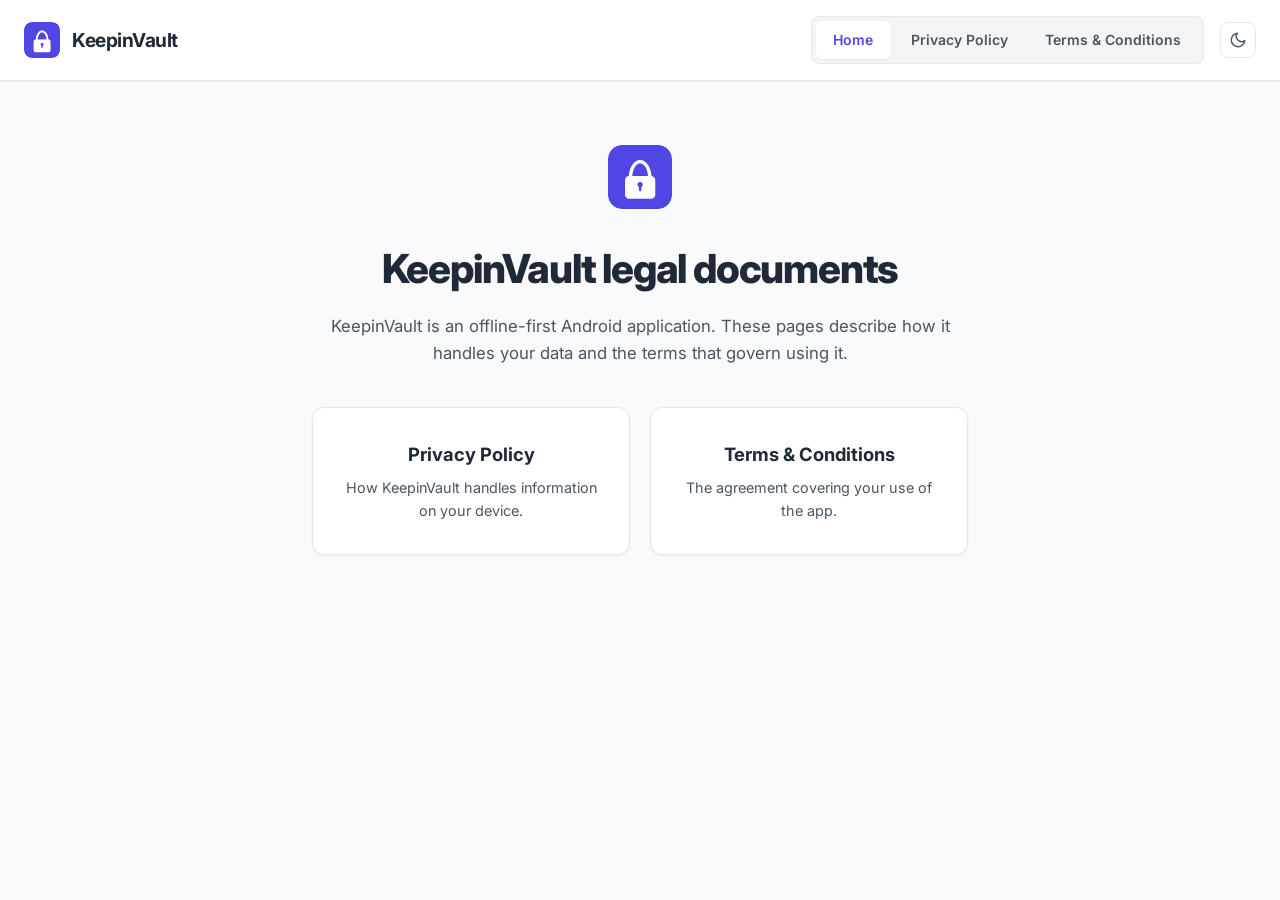
==== index.html @ d99d36d8 "Created legal page" ====
<!DOCTYPE html>
<html lang="en">
<head>
  <meta charset="UTF-8">
  <meta name="viewport" content="width=device-width, initial-scale=1.0">
  <title>KeepinVault — Legal Documents</title>
  <link rel="icon" type="image/png" href="assets/logo.png">
  <link rel="preconnect" href="https://fonts.googleapis.com">
  <link rel="preconnect" href="https://fonts.gstatic.com" crossorigin>
  <link href="https://fonts.googleapis.com/css2?family=Inter:wght@300;400;500;600;700;800&display=swap" rel="stylesheet">
  <link rel="stylesheet" href="assets/style.css">
</head>
<body>

  <header class="app-header">
    <a class="brand-section" href="index.html">
      <img class="brand-icon" src="assets/logo.png" alt="KeepinVault logo">
      <span class="brand-title">KeepinVault</span>
    </a>
    <div class="header-actions">
      <nav class="page-nav no-print">
        <a href="index.html">Home</a>
        <a href="privacy-policy.html">Privacy Policy</a>
        <a href="terms-and-conditions.html">Terms &amp; Conditions</a>
      </nav>
      <button class="theme-toggle-btn no-print" onclick="toggleTheme()" title="Toggle dark mode">
        <svg id="theme-icon-sun" xmlns="http://www.w3.org/2000/svg" width="18" height="18" viewBox="0 0 24 24" fill="none" stroke="currentColor" stroke-width="2" stroke-linecap="round" stroke-linejoin="round" style="display:none;"><circle cx="12" cy="12" r="5"></circle><line x1="12" y1="1" x2="12" y2="3"></line><line x1="12" y1="21" x2="12" y2="23"></line><line x1="4.22" y1="4.22" x2="5.64" y2="5.64"></line><line x1="18.36" y1="18.36" x2="19.78" y2="19.78"></line><line x1="1" y1="12" x2="3" y2="12"></line><line x1="21" y1="12" x2="23" y2="12"></line><line x1="4.22" y1="19.78" x2="5.64" y2="18.36"></line><line x1="18.36" y1="5.64" x2="19.78" y2="4.22"></line></svg>
        <svg id="theme-icon-moon" xmlns="http://www.w3.org/2000/svg" width="18" height="18" viewBox="0 0 24 24" fill="none" stroke="currentColor" stroke-width="2" stroke-linecap="round" stroke-linejoin="round"><path d="M21 12.79A9 9 0 1 1 11.21 3 7 7 0 0 0 21 12.79z"></path></svg>
      </button>
    </div>
  </header>

  <div class="main-container">
    <main class="content-area" style="padding: 0;">
      <div class="landing-wrap">
        <img src="assets/logo.png" alt="KeepinVault logo" style="width:64px;height:64px;border-radius:14px;margin-bottom:1.25rem;">
        <h1>KeepinVault legal documents</h1>
        <p class="lead">KeepinVault is an offline-first Android application. These pages describe how it handles your data and the terms that govern using it.</p>
        <div class="landing-cards">
          <a class="landing-card" href="privacy-policy.html">
            <h3>Privacy Policy</h3>
            <p>How KeepinVault handles information on your device.</p>
          </a>
          <a class="landing-card" href="terms-and-conditions.html">
            <h3>Terms &amp; Conditions</h3>
            <p>The agreement covering your use of the app.</p>
          </a>
        </div>
      </div>
    </main>
  </div>

  <script src="assets/script.js"></script>
</body>
</html>
---- assets/style.css ----
:root {
  --primary-color: #4f46e5;
  --primary-hover: #4338ca;
  --primary-light: #e0e7ff;

  --text-main: #1f2937;
  --text-muted: #4b5563;
  --text-light: #9ca3af;

  --bg-canvas: #f9fafb;
  --bg-card: #ffffff;
  --bg-sidebar: #f3f4f6;
  --border-color: #e5e7eb;
  --badge-bg: #f3f4f6;

  --shadow-sm: 0 1px 2px 0 rgba(0, 0, 0, 0.05);
  --shadow-md: 0 4px 6px -1px rgba(0, 0, 0, 0.1), 0 2px 4px -1px rgba(0, 0, 0, 0.06);
  --shadow-lg: 0 10px 15px -3px rgba(0, 0, 0, 0.1), 0 4px 6px -2px rgba(0, 0, 0, 0.05);

  --font-ui: 'Inter', -apple-system, BlinkMacSystemFont, "Segoe UI", Roboto, Helvetica, Arial, sans-serif;
  --font-body: 'Inter', Georgia, serif;

  --transition-speed: 0.25s;
  --sidebar-width: 280px;
}

[data-theme="dark"] {
  --primary-color: #6366f1;
  --primary-hover: #4f46e5;
  --primary-light: #312e81;

  --text-main: #f3f4f6;
  --text-muted: #d1d5db;
  --text-light: #6b7280;

  --bg-canvas: #0b0f19;
  --bg-card: #111827;
  --bg-sidebar: #1f2937;
  --border-color: #374151;
  --badge-bg: #374151;
}

* {
  box-sizing: border-box;
  margin: 0;
  padding: 0;
  scroll-behavior: smooth;
}

body {
  font-family: var(--font-ui);
  background-color: var(--bg-canvas);
  color: var(--text-main);
  line-height: 1.6;
  font-size: 16px;
  -webkit-font-smoothing: antialiased;
  -moz-osx-font-smoothing: grayscale;
  overflow-x: hidden;
  display: flex;
  flex-direction: column;
  height: 100vh;
}

a { color: var(--primary-color); }

/* Header */
.app-header {
  background-color: var(--bg-card);
  border-bottom: 1px solid var(--border-color);
  padding: 1rem 1.5rem;
  display: flex;
  justify-content: space-between;
  align-items: center;
  position: sticky;
  top: 0;
  z-index: 100;
  box-shadow: var(--shadow-sm);
}

.brand-section {
  display: flex;
  align-items: center;
  gap: 0.75rem;
  text-decoration: none;
  color: inherit;
}

.brand-icon {
  width: 36px;
  height: 36px;
  border-radius: 8px;
  display: block;
}

.brand-title {
  font-size: 1.2rem;
  font-weight: 700;
  letter-spacing: -0.025em;
  color: var(--text-main);
}

.header-actions {
  display: flex;
  align-items: center;
  gap: 1rem;
}

/* Page nav (Home / Privacy / Terms links) */
.page-nav {
  display: flex;
  background-color: var(--badge-bg);
  padding: 0.25rem;
  border-radius: 8px;
  border: 1px solid var(--border-color);
  gap: 0.15rem;
}

.page-nav a {
  font-family: var(--font-ui);
  font-size: 0.875rem;
  font-weight: 600;
  color: var(--text-muted);
  text-decoration: none;
  padding: 0.5rem 1.1rem;
  border-radius: 6px;
  transition: all var(--transition-speed) ease;
}

.page-nav a:hover {
  color: var(--text-main);
}

.page-nav a.active {
  background-color: var(--bg-card);
  color: var(--primary-color);
  box-shadow: var(--shadow-sm);
}

/* Theme toggle */
.theme-toggle-btn {
  background: none;
  border: 1px solid var(--border-color);
  width: 36px;
  height: 36px;
  border-radius: 8px;
  cursor: pointer;
  display: flex;
  align-items: center;
  justify-content: center;
  color: var(--text-muted);
  transition: all var(--transition-speed) ease;
}

.theme-toggle-btn:hover {
  background-color: var(--badge-bg);
  color: var(--text-main);
}

/* Layout */
.main-container {
  display: flex;
  flex: 1;
  overflow: hidden;
  position: relative;
}

.sidebar {
  width: var(--sidebar-width);
  background-color: var(--bg-sidebar);
  border-right: 1px solid var(--border-color);
  overflow-y: auto;
  padding: 1.5rem;
  display: flex;
  flex-direction: column;
  gap: 1.5rem;
}

.sidebar h4 {
  font-size: 0.75rem;
  text-transform: uppercase;
  letter-spacing: 0.05em;
  color: var(--text-light);
  margin-bottom: 0.5rem;
  font-weight: 700;
}

.toc-list {
  list-style: none;
  display: flex;
  flex-direction: column;
  gap: 0.25rem;
}

.toc-item a {
  display: block;
  color: var(--text-muted);
  text-decoration: none;
  font-size: 0.85rem;
  padding: 0.45rem 0.75rem;
  border-radius: 6px;
  transition: all var(--transition-speed) ease;
  white-space: nowrap;
  overflow: hidden;
  text-overflow: ellipsis;
  border-left: 2px solid transparent;
}

.toc-item a:hover {
  background-color: var(--border-color);
  color: var(--text-main);
}

.toc-item.active a {
  background-color: var(--primary-light);
  color: var(--primary-color);
  font-weight: 600;
  border-left-color: var(--primary-color);
}

.content-area {
  flex: 1;
  overflow-y: auto;
  padding: 2.5rem 3rem;
  background-color: var(--bg-canvas);
}

.content-wrapper {
  max-width: 800px;
  margin: 0 auto;
}

@keyframes fadeIn {
  from { opacity: 0; transform: translateY(8px); }
  to { opacity: 1; transform: translateY(0); }
}

.doc-content {
  animation: fadeIn 0.3s ease-out;
}

/* Typography */
.doc-header {
  margin-bottom: 2.5rem;
  border-bottom: 2px solid var(--border-color);
  padding-bottom: 1.5rem;
}

.doc-title {
  font-size: 2.25rem;
  font-weight: 800;
  letter-spacing: -0.03em;
  color: var(--text-main);
  margin-bottom: 0.5rem;
  line-height: 1.2;
}

.meta-info {
  font-size: 0.875rem;
  color: var(--text-muted);
  display: flex;
  flex-wrap: wrap;
  gap: 1rem;
}

.legal-section {
  background-color: var(--bg-card);
  border: 1px solid var(--border-color);
  border-radius: 12px;
  padding: 2rem;
  margin-bottom: 2rem;
  box-shadow: var(--shadow-sm);
  transition: box-shadow var(--transition-speed) ease;
  scroll-margin-top: 20px;
}

.legal-section:hover {
  box-shadow: var(--shadow-md);
}

.legal-section h3 {
  font-size: 1.35rem;
  font-weight: 700;
  color: var(--text-main);
  margin-bottom: 1rem;
  letter-spacing: -0.01em;
}

.legal-section h4 {
  font-size: 1rem;
  font-weight: 700;
  color: var(--primary-color);
  margin: 1.5rem 0 0.5rem;
}

.legal-section h4:first-of-type {
  margin-top: 0.5rem;
}

.legal-section p {
  font-family: var(--font-body);
  color: var(--text-muted);
  font-size: 0.975rem;
  line-height: 1.7;
  margin-bottom: 1rem;
}

.legal-section p:last-child {
  margin-bottom: 0;
}

.legal-section ul, .legal-section ol {
  margin-left: 1.5rem;
  margin-bottom: 1rem;
  color: var(--text-muted);
  font-family: var(--font-body);
  font-size: 0.95rem;
}

.legal-section li {
  margin-bottom: 0.5rem;
  line-height: 1.6;
}

/* Mobile TOC */
.mobile-toc-container {
  display: none;
  background-color: var(--bg-card);
  border-bottom: 1px solid var(--border-color);
  padding: 0.75rem 1.25rem;
  position: sticky;
  top: 73px;
  z-index: 99;
  box-shadow: var(--shadow-sm);
}

.mobile-toc-btn {
  width: 100%;
  display: flex;
  justify-content: space-between;
  align-items: center;
  background-color: var(--bg-sidebar);
  border: 1px solid var(--border-color);
  padding: 0.5rem 1rem;
  border-radius: 8px;
  font-family: var(--font-ui);
  font-size: 0.875rem;
  font-weight: 600;
  color: var(--text-main);
  cursor: pointer;
}

.mobile-toc-dropdown {
  display: none;
  position: absolute;
  top: 100%;
  left: 1.25rem;
  right: 1.25rem;
  background-color: var(--bg-card);
  border: 1px solid var(--border-color);
  border-radius: 8px;
  margin-top: 0.25rem;
  box-shadow: var(--shadow-lg);
  max-height: 250px;
  overflow-y: auto;
  z-index: 101;
}

.mobile-toc-dropdown.show {
  display: block;
}

.mobile-toc-option {
  padding: 0.75rem 1rem;
  font-size: 0.875rem;
  color: var(--text-muted);
  text-decoration: none;
  display: block;
  border-bottom: 1px solid var(--border-color);
}

.mobile-toc-option:last-child {
  border-bottom: none;
}

.mobile-toc-option.active {
  color: var(--primary-color);
  font-weight: 600;
  background-color: var(--primary-light);
}

/* Landing page (index.html) */
.landing-wrap {
  max-width: 720px;
  margin: 0 auto;
  padding: 4rem 2rem;
  text-align: center;
}

.landing-wrap h1 {
  font-size: 2.5rem;
  font-weight: 800;
  letter-spacing: -0.03em;
  margin-bottom: 0.75rem;
}

.landing-wrap p.lead {
  color: var(--text-muted);
  font-size: 1.05rem;
  margin-bottom: 2.5rem;
}

.landing-cards {
  display: grid;
  grid-template-columns: 1fr 1fr;
  gap: 1.25rem;
}

.landing-card {
  background-color: var(--bg-card);
  border: 1px solid var(--border-color);
  border-radius: 12px;
  padding: 2rem 1.5rem;
  text-decoration: none;
  color: var(--text-main);
  box-shadow: var(--shadow-sm);
  transition: box-shadow var(--transition-speed) ease, transform var(--transition-speed) ease;
}

.landing-card:hover {
  box-shadow: var(--shadow-md);
  transform: translateY(-2px);
}

.landing-card h3 {
  font-size: 1.15rem;
  margin-bottom: 0.4rem;
}

.landing-card p {
  color: var(--text-muted);
  font-size: 0.9rem;
}

/* Responsive */
@media (max-width: 992px) {
  :root { --sidebar-width: 240px; }
  .content-area { padding: 2rem 2rem; }
}

@media (max-width: 768px) {
  body { height: auto; overflow-y: auto; }
  .app-header { flex-direction: column; gap: 1rem; padding: 1rem; align-items: stretch; }
  .header-actions { justify-content: space-between; }
  .main-container { flex-direction: column; height: auto; overflow: visible; }
  .sidebar { display: none; }
  .mobile-toc-container { display: block; }
  .content-area { padding: 1.5rem 1rem; overflow-y: visible; }
  .doc-title { font-size: 1.75rem; }
  .legal-section { padding: 1.25rem; border-radius: 8px; }
  .landing-cards { grid-template-columns: 1fr; }
  .landing-wrap { padding: 2.5rem 1.25rem; }
}

/* Print */
@media print {
  body { background-color: white; color: black; font-size: 12pt; display: block; height: auto; }
  .app-header, .sidebar, .mobile-toc-container, .theme-toggle-btn, .page-nav, .no-print { display: none !important; }
  .main-container { display: block; }
  .content-area { padding: 0; overflow: visible; }
  .legal-section { border: none; box-shadow: none; padding: 0; margin-bottom: 2.5rem; page-break-inside: avoid; }
  h3 { page-break-after: avoid; }
}
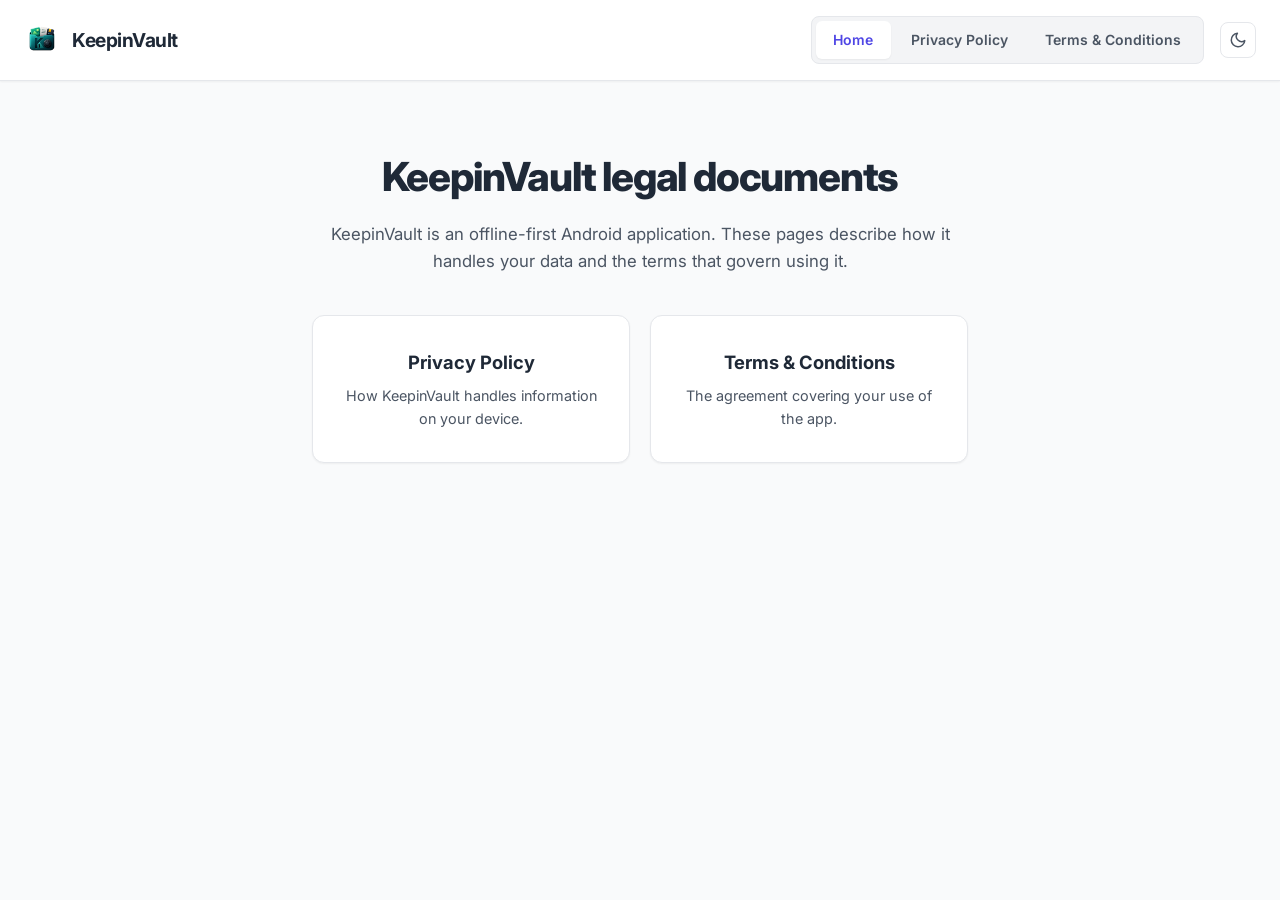
==== commit 33156a13: "Improved ui" ====
--- a/index.html
+++ b/index.html
@@ -33,7 +33,6 @@
   <div class="main-container">
     <main class="content-area" style="padding: 0;">
       <div class="landing-wrap">
-        <img src="assets/logo.png" alt="KeepinVault logo" style="width:64px;height:64px;border-radius:14px;margin-bottom:1.25rem;">
         <h1>KeepinVault legal documents</h1>
         <p class="lead">KeepinVault is an offline-first Android application. These pages describe how it handles your data and the terms that govern using it.</p>
         <div class="landing-cards">
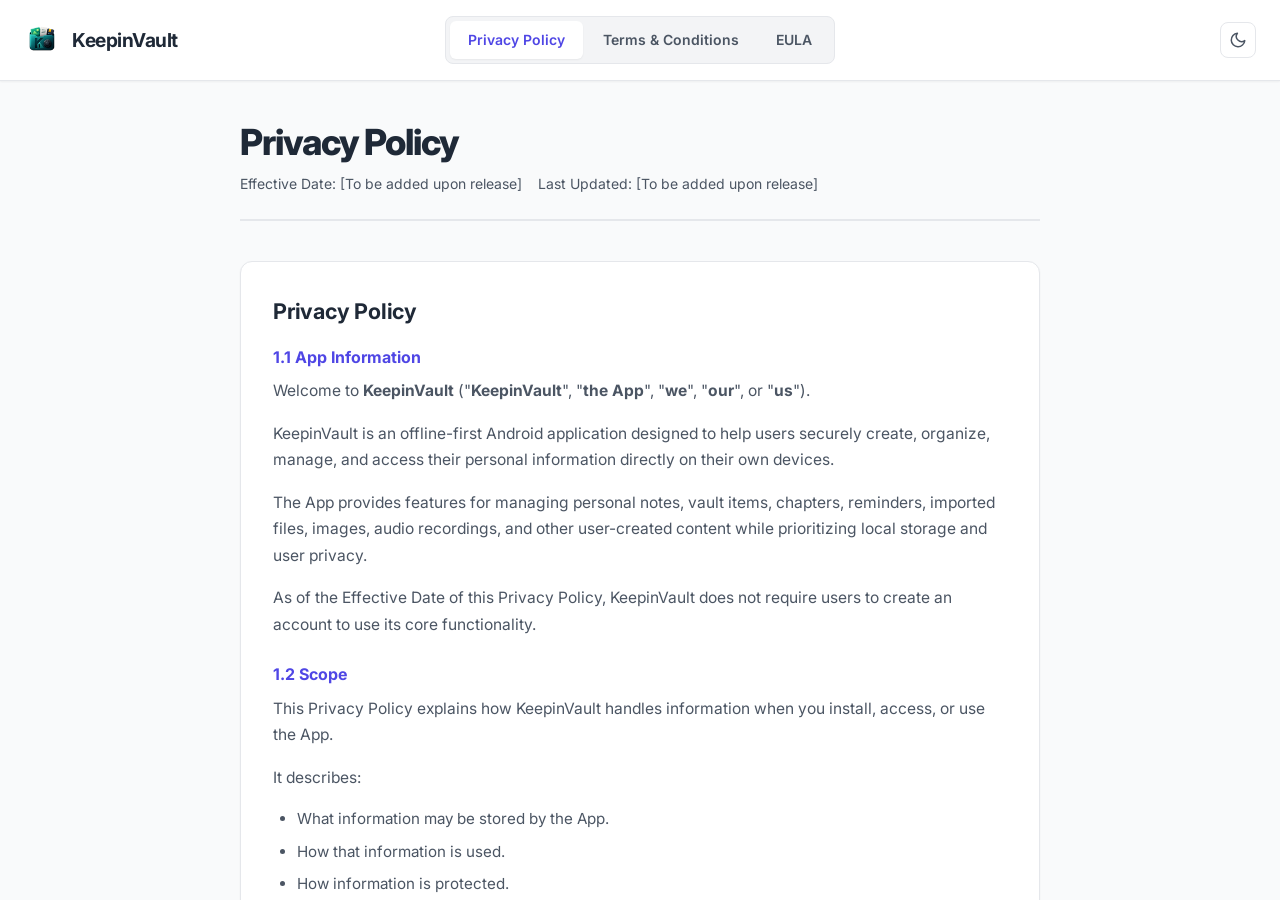
==== commit 013d6fa5: "Added EULA" ====
--- a/index.html
+++ b/index.html
@@ -3,7 +3,7 @@
 <head>
   <meta charset="UTF-8">
   <meta name="viewport" content="width=device-width, initial-scale=1.0">
-  <title>KeepinVault — Legal Documents</title>
+  <title>Privacy Policy — KeepinVault</title>
   <link rel="icon" type="image/png" href="assets/logo.png">
   <link rel="preconnect" href="https://fonts.googleapis.com">
   <link rel="preconnect" href="https://fonts.gstatic.com" crossorigin>
@@ -17,34 +17,600 @@
       <img class="brand-icon" src="assets/logo.png" alt="KeepinVault logo">
       <span class="brand-title">KeepinVault</span>
     </a>
-    <div class="header-actions">
-      <nav class="page-nav no-print">
-        <a href="index.html">Home</a>
-        <a href="privacy-policy.html">Privacy Policy</a>
-        <a href="terms-and-conditions.html">Terms &amp; Conditions</a>
-      </nav>
-      <button class="theme-toggle-btn no-print" onclick="toggleTheme()" title="Toggle dark mode">
+    <nav class="page-nav no-print">
+      <a href="index.html">Privacy Policy</a>
+      <a href="terms-and-conditions.html">Terms &amp; Conditions</a>
+      <a href="eula.html">EULA</a>
+    </nav>
+    <button class="theme-toggle-btn no-print" onclick="toggleTheme()" title="Toggle dark mode">
         <svg id="theme-icon-sun" xmlns="http://www.w3.org/2000/svg" width="18" height="18" viewBox="0 0 24 24" fill="none" stroke="currentColor" stroke-width="2" stroke-linecap="round" stroke-linejoin="round" style="display:none;"><circle cx="12" cy="12" r="5"></circle><line x1="12" y1="1" x2="12" y2="3"></line><line x1="12" y1="21" x2="12" y2="23"></line><line x1="4.22" y1="4.22" x2="5.64" y2="5.64"></line><line x1="18.36" y1="18.36" x2="19.78" y2="19.78"></line><line x1="1" y1="12" x2="3" y2="12"></line><line x1="21" y1="12" x2="23" y2="12"></line><line x1="4.22" y1="19.78" x2="5.64" y2="18.36"></line><line x1="18.36" y1="5.64" x2="19.78" y2="4.22"></line></svg>
         <svg id="theme-icon-moon" xmlns="http://www.w3.org/2000/svg" width="18" height="18" viewBox="0 0 24 24" fill="none" stroke="currentColor" stroke-width="2" stroke-linecap="round" stroke-linejoin="round"><path d="M21 12.79A9 9 0 1 1 11.21 3 7 7 0 0 0 21 12.79z"></path></svg>
       </button>
-    </div>
   </header>
 
-  <div class="main-container">
-    <main class="content-area" style="padding: 0;">
-      <div class="landing-wrap">
-        <h1>KeepinVault legal documents</h1>
-        <p class="lead">KeepinVault is an offline-first Android application. These pages describe how it handles your data and the terms that govern using it.</p>
-        <div class="landing-cards">
-          <a class="landing-card" href="privacy-policy.html">
-            <h3>Privacy Policy</h3>
-            <p>How KeepinVault handles information on your device.</p>
-          </a>
-          <a class="landing-card" href="terms-and-conditions.html">
-            <h3>Terms &amp; Conditions</h3>
-            <p>The agreement covering your use of the app.</p>
-          </a>
-        </div>
+    <main class="content-area">
+      <div class="content-wrapper">
+        <article class="doc-content">
+          <div class="doc-header">
+            <h1 class="doc-title">Privacy Policy</h1>
+            <div class="meta-info">
+              <span class="meta-item">Effective Date: [To be added upon release]</span>
+              <span class="meta-item">Last Updated: [To be added upon release]</span>
+            </div>
+          </div>
+
+<section id="pp-privacy-policy" class="legal-section">
+<h3>Privacy Policy</h3>
+<h4 id="pp-app-information">1.1 App Information</h4>
+<p>Welcome to <strong>KeepinVault</strong> ("<strong>KeepinVault</strong>", "<strong>the App</strong>", "<strong>we</strong>", "<strong>our</strong>", or "<strong>us</strong>").</p>
+<p>KeepinVault is an offline-first Android application designed to help users securely create, organize, manage, and access their personal information directly on their own devices.</p>
+<p>The App provides features for managing personal notes, vault items, chapters, reminders, imported files, images, audio recordings, and other user-created content while prioritizing local storage and user privacy.</p>
+<p>As of the Effective Date of this Privacy Policy, KeepinVault does not require users to create an account to use its core functionality.</p>
+<h4 id="pp-scope">1.2 Scope</h4>
+<p>This Privacy Policy explains how KeepinVault handles information when you install, access, or use the App.</p>
+<p>It describes:</p>
+<ul>
+<li>What information may be stored by the App.</li>
+<li>How that information is used.</li>
+<li>How information is protected.</li>
+<li>What permissions the App requests and why.</li>
+<li>Your rights regarding information stored within the App.</li>
+</ul>
+<p>This Privacy Policy applies only to the current version of KeepinVault and its features available at the time of publication.</p>
+<p>Future versions that introduce additional functionality, including optional online services, may be accompanied by updates to this Privacy Policy where required.</p>
+<h4 id="pp-definitions">1.3 Definitions</h4>
+<p>For the purposes of this Privacy Policy:</p>
+<p><strong>App</strong> means the KeepinVault Android application.</p>
+<p><strong>Developer</strong> means the individual owner and developer of KeepinVault.</p>
+<p><strong>Personal Content</strong> means any information that you create, import, organize, or store within KeepinVault, including but not limited to:</p>
+<ul>
+<li>Notes</li>
+<li>Chapters</li>
+<li>Vault items</li>
+<li>Private vault metadata</li>
+<li>Images</li>
+<li>Audio recordings</li>
+<li>Imported files</li>
+<li>PDF documents</li>
+<li>Reminder information</li>
+<li>Tags</li>
+<li>Any other information, files, or content supported by the App.</li>
+</ul>
+<p><strong>Device</strong> means the Android smartphone or tablet on which KeepinVault is installed.</p>
+<p><strong>Local Storage</strong> means information stored directly on your Device by KeepinVault rather than on developer-operated servers.</p>
+<p><strong>Processing</strong> means any operation performed by the App on Personal Content, including creating, storing, organizing, searching, displaying, modifying application data, deleting, restoring from the Recycle Bin, or Processing means any operation performed by the App on Personal Content, including creating, storing, organizing, searching, displaying, modifying application data, deleting, restoring from the Recycle Bin, and other operations necessary for the App's functionality.</p>
+<h4 id="pp-effective-date">1.4 Effective Date</h4>
+<p>This Privacy Policy becomes effective on the Effective Date shown at the beginning of this document.</p>
+<p>It remains in effect until it is replaced by a newer version published by the Developer.</p>
+<p>The <strong>Last Updated</strong> date will be revised whenever material changes are made to this Privacy Policy.</p>
+<h4 id="pp-offline-first-philosophy">2.1 Offline-first Philosophy</h4>
+<p>KeepinVault is designed as an <strong>offline-first</strong> Android application. Its primary purpose is to allow you to create, organize, and manage your Personal Content directly on your Device without relying on developer-operated servers.</p>
+<p>Whenever possible, Personal Content is processed and stored locally to maximize privacy, improve reliability, and reduce unnecessary data transmission.</p>
+<h4 id="pp-privacy-principles">2.2 Privacy Principles</h4>
+<p>KeepinVault has been developed around the following privacy principles:</p>
+<ul>
+<li>Your Personal Content belongs to you.</li>
+<li>Your Personal Content is stored locally on your Device.</li>
+<li>You remain in control of the information you create, import, manage, share, or delete.</li>
+<li>The Developer does not collect or maintain developer-operated copies of your Personal Content during the normal operation of the App.</li>
+<li>Privacy-related decisions are designed to favor local processing whenever reasonably possible.</li>
+</ul>
+<h4 id="pp-current-internet-usage">2.3 Current Internet Usage</h4>
+<p>Although KeepinVault requests the Android <strong>INTERNET</strong> permission, its current use is limited.</p>
+<p>As of the Effective Date of this Privacy Policy, the INTERNET permission is used only for user-initiated actions, including:</p>
+<ul>
+<li>Opening the online Privacy Policy.</li>
+<li>Opening your default email application to contact the Developer using the published support email address.</li>
+</ul>
+<p>During the normal operation of the App, KeepinVault does <strong>not</strong> upload, synchronize, transmit, or otherwise send your Personal Content to developer-operated servers.</p>
+<h4 id="pp-future-online-features">2.4 Future Online Features</h4>
+<p>KeepinVault may introduce optional online features in future versions, such as cloud backup or synchronization.</p>
+<p>If online features that affect the handling of your Personal Content are introduced, the Developer will update this Privacy Policy before those features become available, where required by applicable law.</p>
+<p>Unless and until such features are implemented, this Privacy Policy describes the current offline operation of KeepinVault.</p>
+<h4 id="pp-summary-of-data-handling">2.5 Summary of Data Handling</h4>
+<p>In summary:</p>
+<ul>
+<li>Your Personal Content is intended to remain on your Device during normal use.</li>
+<li>The Developer does not use analytics or advertising services to monitor your activity within the App.</li>
+<li>The Developer does not sell your Personal Content.</li>
+<li>The Developer does not collect your Personal Content through developer-operated servers during the App's normal offline operation.</li>
+<li>KeepinVault does not currently provide a built-in sharing or export feature.</li>
+<li>Future features that materially change how Personal Content is handled will be accompanied by an updated Privacy Policy where appropriate.</li>
+</ul>
+<h4 id="pp-information-collection">Information Collection</h4>
+<h4 id="pp-personal-content">3.1 Personal Content</h4>
+<p>KeepinVault allows you to create, import, organize, and manage Personal Content directly on your Device.</p>
+<p>Depending on how you use the App, Personal Content may include:</p>
+<ul>
+<li>Notes</li>
+<li>Chapters</li>
+<li>Vault items</li>
+<li>Private vault metadata</li>
+<li>Reminder information</li>
+<li>Tags</li>
+<li>Images</li>
+<li>Audio recordings</li>
+<li>PDF documents</li>
+<li>Imported files</li>
+<li>Application preferences and organizational data</li>
+<li>Other information that you intentionally create or import into the App</li>
+</ul>
+<p>This information is created or provided by you and is primarily stored locally on your Device during the normal operation of the App.</p>
+<h4 id="pp-device-information">3.2 Device Information</h4>
+<p>During normal operation, KeepinVault does not intentionally collect or transmit device information to the Developer.</p>
+<p>KeepinVault does not collect device information such as the device model, manufacturer, Android version, advertising identifiers, or similar device identifiers. The App may request access to Android system capabilities (such as the camera or microphone) only when required to provide functionality you choose to use.</p>
+<h4 id="pp-personal-information">3.3 Personal Information</h4>
+<p>KeepinVault does not require you to create an account or provide personal information, such as your name, postal address, telephone number, or email address, in order to use its core functionality.</p>
+<p>If you voluntarily contact the Developer by email, the information you include in your communication will be received only for the purpose of responding to your inquiry.</p>
+<h4 id="pp-automatically-collected-information">3.4 Automatically Collected Information</h4>
+<p>As of the Effective Date of this Privacy Policy, KeepinVault does not intentionally collect or transmit the following information to the Developer during the normal operation of the App:</p>
+<ul>
+<li>Personal Content</li>
+<li>Device identifiers</li>
+<li>Advertising identifiers</li>
+<li>Analytics data</li>
+<li>Usage statistics</li>
+<li>Location information</li>
+<li>Diagnostic telemetry</li>
+<li>Marketing information</li>
+</ul>
+<p>The App performs its primary functions locally on your Device without routinely sending this information to developer-operated servers.</p>
+<h4 id="pp-information-we-never-collect">3.5 Information We Never Collect</h4>
+<p>As of the Effective Date of this Privacy Policy, the Developer does not intentionally collect or maintain developer-operated copies of:</p>
+<ul>
+<li>Your notes</li>
+<li>Your vault items</li>
+<li>Your imported files</li>
+<li>Your images</li>
+<li>Your audio recordings</li>
+<li>Your reminder information</li>
+<li>Your passwords, PINs, or patterns</li>
+<li>Your biometric information</li>
+<li>Your search history within the App</li>
+<li>Your Personal Content stored locally on your Device</li>
+</ul>
+<p>Any future feature that materially changes these practices will be described in an updated Privacy Policy before becoming available, where required by applicable law.</p>
+<h4 id="pp-permissions">Permissions</h4>
+<p>KeepinVault requests only the permissions that are reasonably necessary to provide its intended functionality. Most permissions are requested only when you use a feature that requires them.</p>
+<p>You may choose to deny certain permissions; however, doing so may prevent related features from functioning correctly.</p>
+<h4 id="pp-camera">4.1 Camera</h4>
+<p><strong>Permission:</strong> Camera</p>
+<p>The Camera permission allows you to capture photographs directly within KeepinVault for inclusion in your Personal Content.</p>
+<p>The App accesses the camera only when you explicitly choose to capture an image.</p>
+<p>The Developer does not receive or store photographs on developer-operated servers during the App's normal operation.</p>
+<h4 id="pp-microphone">4.2 Microphone</h4>
+<p><strong>Permission:</strong> Microphone (Record Audio)</p>
+<p>The Microphone permission allows you to record audio notes within KeepinVault.</p>
+<p>Audio recording begins only after you intentionally start a recording.</p>
+<p>Recorded audio remains stored locally on your Device unless you later remove it using the App.</p>
+<h4 id="pp-photos-media">4.3 Photos &amp; Media</h4>
+<p><strong>Permissions:</strong> Photos, Videos and Audio Access</p>
+<p>These permissions allow you to select existing media files from your Device for import into KeepinVault.</p>
+<p>The App accesses only the files that you explicitly choose to import.</p>
+<p>KeepinVault does not automatically browse or collect your media library.</p>
+<h4 id="pp-file-access">4.4 File Access</h4>
+<p><strong>Permissions:</strong> File Access and legacy storage permissions (where required by older Android versions)</p>
+<p>These permissions allow you to import supported files into KeepinVault and manage files stored by the App.</p>
+<p>The App accesses only files that you intentionally select or create through its features.</p>
+<h4 id="pp-notifications">4.5 Notifications</h4>
+<p><strong>Permission:</strong> Notifications</p>
+<p>Notification permission allows KeepinVault to display reminder notifications that you create.</p>
+<p>The App does not use notifications for advertising, marketing, or promotional purposes.</p>
+<h4 id="pp-exact-alarm">4.6 Exact Alarm</h4>
+<p><strong>Permission:</strong> Schedule Exact Alarm</p>
+<p>This permission is used solely to schedule reminder notifications at the specific date and time selected by you.</p>
+<p>KeepinVault uses this permission only for reminder functionality.</p>
+<h4 id="pp-full-screen-intent">4.7 Full Screen Intent</h4>
+<p><strong>Permission:</strong> Full Screen Intent</p>
+<p>This permission is used only for scheduled reminder notifications where Android permits full-screen presentation.</p>
+<p>It is not used for advertisements, marketing messages, or unrelated notifications.</p>
+<h4 id="pp-internet">4.8 Internet</h4>
+<p><strong>Permission:</strong> Internet</p>
+<p>KeepinVault requests the Android INTERNET permission for limited user-initiated actions.</p>
+<p>As of the Effective Date of this Privacy Policy, it is used only to:</p>
+<ul>
+<li>Open the online Privacy Policy.</li>
+<li>Open your default email application when you choose to contact the Developer at <strong><a href="mailto:khurshidsalman446@gmail.com">khurshidsalman446@gmail.com</a></strong>.</li>
+</ul>
+<p>The INTERNET permission is <strong>not</strong> used to upload your Personal Content to developer-operated servers during the App's normal operation.</p>
+<h4 id="pp-biometric-authentication">4.9 Biometric Authentication</h4>
+<p><strong>Feature:</strong> AndroidX BiometricPrompt</p>
+<p>Where supported by your Device and enabled by you, KeepinVault may use Android's BiometricPrompt framework to authenticate access to protected areas of the App.</p>
+<p>KeepinVault does not receive, collect, or store your fingerprint, face data, or other biometric templates.</p>
+<p>Biometric authentication is performed by the Android operating system, and the App receives only the authentication result.</p>
+<h4 id="pp-future-permissions-policy">4.10 Future Permissions Policy</h4>
+<p>Future versions of KeepinVault may introduce new features that require additional Android permissions.</p>
+<p>If a future feature requires new permissions that materially affect how your Personal Content is handled, this Privacy Policy will be updated before those permissions are used, where required by applicable law.</p>
+<p>KeepinVault will continue to request only those permissions that are reasonably necessary for the functionality you choose to use.</p>
+</section>
+<section id="pp-local-storage" class="legal-section">
+<h3>Local Storage</h3>
+<p>KeepinVault is designed to store your Personal Content locally on your Device. During the normal operation of the App, Personal Content is not stored on developer-operated servers.</p>
+<p>Depending on the type of information, KeepinVault stores metadata within its local database while storing file-based content within the App's internal storage.</p>
+<h4 id="pp-room-database">5.1 Room Database</h4>
+<p>KeepinVault uses a local Room Database to organize and manage application information.</p>
+<p>The Room Database primarily stores metadata and application records necessary for the App's operation, including references to locally stored content.</p>
+<p>Examples may include:</p>
+<ul>
+<li>Notes</li>
+<li>Chapters</li>
+<li>Vault items</li>
+<li>Reminder information</li>
+<li>Tags</li>
+<li>Application preferences</li>
+<li>References to imported files</li>
+<li>References to images</li>
+<li>References to audio recordings</li>
+</ul>
+<p>The Room Database is stored locally on your Device.</p>
+<h4 id="pp-vault-storage">5.2 Vault Storage</h4>
+<p>Vault items and their associated metadata are stored locally on your Device.</p>
+<p>Where vault items include file-based content, the associated metadata is maintained within the Room Database while the actual files remain within the App's internal storage.</p>
+<h4 id="pp-imported-files">5.3 Imported Files</h4>
+<p>Supported files that you choose to import into KeepinVault are stored within the App's internal storage.</p>
+<p>Information describing those files, such as their associated records or references required for application functionality, may be stored within the Room Database.</p>
+<p>Imported files remain under your control and are not uploaded to developer-operated servers during the App's normal operation.</p>
+<h4 id="pp-images">5.4 Images</h4>
+<p>Images created or imported through KeepinVault are stored within the App's internal storage.</p>
+<p>Information required to organize or display those images may be stored within the Room Database.</p>
+<h4 id="pp-audio-recordings">5.5 Audio Recordings</h4>
+<p>Audio recordings created using KeepinVault are stored within the App's internal storage.</p>
+<p>Associated information required for organization or application functionality may be maintained within the Room Database.</p>
+<h4 id="pp-reminder-data">5.6 Reminder Data</h4>
+<p>Reminder information, scheduling details, and related metadata are stored locally on your Device using the App's local data storage.</p>
+<p>This information is used only to provide reminder functionality within KeepinVault.</p>
+<h4 id="pp-settings">5.7 Settings</h4>
+<p>Application settings and user preferences are stored locally on your Device.</p>
+<p>These settings help KeepinVault remember your preferences and application configuration.</p>
+<h4 id="pp-security-credentials">5.8 Security Credentials</h4>
+<p>Configuration related to App Lock features, such as your selected authentication method and associated application settings, is stored locally on your Device.</p>
+<p>Biometric templates, fingerprints, facial recognition data, and similar biometric information are <strong>not</strong> stored by KeepinVault. Biometric authentication is handled by the Android operating system.</p>
+<h4 id="pp-recycle-bin">5.9 Recycle Bin</h4>
+<p>Deleted Personal Content is initially moved to the Recycle Bin.</p>
+<p>Items remain in the Recycle Bin until you permanently remove them.</p>
+<p>While content remains in the Recycle Bin, it may be recoverable through the functionality provided by the App.</p>
+<h4 id="pp-cache">5.10 Cache</h4>
+<p>KeepinVault may create temporary cache files as part of its normal operation to improve performance and user experience.</p>
+<p>Cache files are intended to support application functionality and are not used for advertising, analytics, or tracking.</p>
+<p>Temporary cache data may be removed by the App or by the Android operating system as appropriate.</p>
+</section>
+<section id="pp-data-usage" class="legal-section">
+<h3>Data Usage</h3>
+<p>KeepinVault uses your Personal Content solely to provide the features and functionality of the App. As of the Effective Date of this Privacy Policy, Personal Content is processed locally on your Device during the App's normal operation.</p>
+<p>The Developer does not use your Personal Content for advertising, analytics, profiling, marketing, or other unrelated purposes.</p>
+<h4 id="pp-feature-functionality">6.1 Feature Functionality</h4>
+<p>Personal Content is used only to provide the features that you choose to use within KeepinVault.</p>
+<p>Depending on your usage, this may include:</p>
+<ul>
+<li>Creating and organizing notes.</li>
+<li>Managing chapters.</li>
+<li>Managing vault items and associated metadata.</li>
+<li>Importing supported files.</li>
+<li>Displaying images.</li>
+<li>Playing audio recordings.</li>
+<li>Managing reminder information.</li>
+<li>Organizing tags.</li>
+<li>Maintaining application preferences.</li>
+</ul>
+<p>Processing is performed only to support the normal functionality of the App.</p>
+<h4 id="pp-local-processing">6.2 Local Processing</h4>
+<p>KeepinVault is designed to process Personal Content locally on your Device.</p>
+<p>Examples of local processing include:</p>
+<ul>
+<li>Creating notes.</li>
+<li>Editing notes.</li>
+<li>Organizing Personal Content.</li>
+<li>Displaying locally stored files.</li>
+<li>Managing reminders.</li>
+<li>Recovering items from the Recycle Bin.</li>
+<li>Maintaining application settings.</li>
+</ul>
+<p>During the normal operation of the App, this processing does not require your Personal Content to be transmitted to developer-operated servers.</p>
+<h4 id="pp-search">6.3 Search</h4>
+<p>KeepinVault includes a search feature that allows you to locate Personal Content stored within the App.</p>
+<p>As of the Effective Date of this Privacy Policy:</p>
+<ul>
+<li>Search operates only on information managed by KeepinVault.</li>
+<li>Search does not search unrelated files stored elsewhere on your Device.</li>
+<li>Search is performed locally on your Device.</li>
+<li>Search results are not transmitted to the Developer.</li>
+</ul>
+<h4 id="pp-reminder-scheduling">6.4 Reminder Scheduling</h4>
+<p>Reminder information is used only to schedule and manage reminders that you create.</p>
+<p>Reminder data is processed locally to:</p>
+<ul>
+<li>Store reminder details.</li>
+<li>Schedule reminder notifications.</li>
+<li>Display reminder notifications at the scheduled time, subject to Android system behavior.</li>
+</ul>
+<p>Reminder information is not used for advertising, analytics, or unrelated purposes.</p>
+<h4 id="pp-user-initiated-actions">6.5 User-Initiated Actions</h4>
+<p>Certain actions occur only when you explicitly choose to perform them.</p>
+<p>Examples include:</p>
+<ul>
+<li>Importing supported files.</li>
+<li>Opening the online Privacy Policy.</li>
+<li>Opening your default email application to contact the Developer.</li>
+</ul>
+<p>These actions occur only in response to your direct interaction with the App.</p>
+<h4 id="pp-purpose-limitation">6.6 Purpose Limitation</h4>
+<p>KeepinVault uses Personal Content only for the purposes described in this Privacy Policy.</p>
+<p>As of the Effective Date of this Privacy Policy, the Developer does not use Personal Content to:</p>
+<ul>
+<li>Build advertising profiles.</li>
+<li>Analyze user behavior for marketing purposes.</li>
+<li>Sell Personal Content.</li>
+<li>Provide advertising services.</li>
+<li>Perform analytics or tracking.</li>
+<li>Train artificial intelligence or machine learning systems.</li>
+</ul>
+<p>If future versions introduce features that materially change how Personal Content is used, this Privacy Policy will be updated before those changes become effective, where required by applicable law.</p>
+</section>
+<section id="pp-data-sharing" class="legal-section">
+<h3>Data Sharing</h3>
+<p>As of the Effective Date of this Privacy Policy, KeepinVault is designed to operate without transmitting your Personal Content to developer-operated servers during its normal operation.</p>
+<p>The Developer does not intentionally disclose, distribute, or share your Personal Content except where required by applicable law.</p>
+<h4 id="pp-developer">7.1 Developer</h4>
+<p>The Developer does not collect or maintain developer-operated copies of your Personal Content during the normal operation of the App.</p>
+<p>Your Personal Content remains stored locally on your Device unless future functionality described in an updated Privacy Policy provides otherwise.</p>
+<h4 id="pp-no-analytics">7.2 No Analytics</h4>
+<p>KeepinVault does not use analytics services to monitor how you use the App.</p>
+<p>The Developer does not collect usage statistics, behavioral analytics, or similar information for analytical purposes during the App's normal operation.</p>
+<h4 id="pp-no-advertising">7.3 No Advertising</h4>
+<p>KeepinVault does not include advertising services or advertising SDKs.</p>
+<p>Your Personal Content is not used to deliver advertisements or promotional content.</p>
+<h4 id="pp-no-tracking">7.4 No Tracking</h4>
+<p>KeepinVault does not intentionally track your activity across applications, websites, or services.</p>
+<p>The Developer does not build advertising profiles or monitor your behavior for marketing purposes during the normal operation of the App.</p>
+<h4 id="pp-no-sale-of-personal-content">7.5 No Sale of Personal Content</h4>
+<p>The Developer does not sell, rent, license, or commercially distribute your Personal Content.</p>
+<p>Your Personal Content is used only to provide the functionality of KeepinVault as described in this Privacy Policy.</p>
+<h4 id="pp-user-sharing-and-export">7.6 User Sharing and Export</h4>
+<p>As of the Effective Date of this Privacy Policy, KeepinVault does <strong>not</strong> provide a built-in feature that exports or shares your Personal Content outside the App.</p>
+<p>If future versions introduce export, sharing, synchronization, or cloud backup functionality, this Privacy Policy will be updated before those features become available, where required by applicable law.</p>
+<p>Until such functionality is implemented, your Personal Content remains within the local storage used by KeepinVault unless removed by you or otherwise handled by the Android operating system.</p>
+</section>
+<section id="pp-security" class="legal-section">
+<h3>Security</h3>
+<p>KeepinVault includes security features intended to help restrict unauthorized access to the App and your Personal Content.</p>
+<p>These features are designed to work together with the security mechanisms provided by the Android operating system.</p>
+<p>No security measure can guarantee absolute protection, and users remain responsible for helping secure their own Devices.</p>
+<h4 id="pp-pin">8.1 PIN</h4>
+<p>KeepinVault allows you to protect access to the App using a Personal Identification Number (PIN).</p>
+<p>When enabled, the PIN must be successfully verified before access is granted to protected areas of the App, unless another configured authentication method is successfully used.</p>
+<h4 id="pp-pattern">8.2 Pattern</h4>
+<p>KeepinVault supports pattern-based authentication as an alternative App Lock method.</p>
+<p>The pattern is verified locally on your Device and is used only to control access to the App.</p>
+<h4 id="pp-password">8.3 Password</h4>
+<p>KeepinVault also supports password-based App Lock.</p>
+<p>Passwords are used only for authenticating access to protected areas of the App and are processed locally during normal operation.</p>
+<h4 id="pp-androidx-biometricprompt">8.4 AndroidX BiometricPrompt</h4>
+<p>Where supported by your Device and enabled by you, KeepinVault may use Android's BiometricPrompt framework for authentication.</p>
+<p>Biometric authentication is performed entirely by the Android operating system.</p>
+<p>KeepinVault does not receive, collect, store, or process your fingerprint, facial recognition data, or other biometric templates.</p>
+<p>The App receives only the authentication result provided by Android.</p>
+<p>If you forget your configured PIN, Pattern, or Password, you may reset your App Lock by successfully authenticating with an already enrolled biometric method. After successful authentication, you may create a new App Lock credential.</p>
+<h4 id="pp-local-storage-security">8.5 Local Storage Security</h4>
+<p>KeepinVault stores Personal Content locally on your Device.</p>
+<p>Application records are maintained within the local Room Database, while file-based content is stored within the App's internal storage.</p>
+<p>Access to this information relies primarily on Android's application sandbox and the security mechanisms provided by the operating system.</p>
+<p>This Privacy Policy does not represent that locally stored data is encrypted unless such functionality is implemented in a future version.</p>
+<h4 id="pp-device-security">8.6 Device Security</h4>
+<p>The security of your Personal Content also depends upon the security of your Device.</p>
+<p>Features such as your device screen lock, operating system updates, and other Android security mechanisms contribute to protecting information stored by KeepinVault.</p>
+<p>The Developer recommends enabling appropriate device-level security features whenever available.</p>
+<h4 id="pp-user-responsibility">8.7 User Responsibility</h4>
+<p>You are responsible for maintaining the confidentiality of your chosen App Lock credentials.</p>
+<p>You should avoid sharing your PIN, Pattern, Password, or access to your unlocked Device with other individuals.</p>
+<p>If biometric authentication is enabled, you should ensure that only biometric credentials you trust are enrolled on your Device.</p>
+<p>The Developer cannot prevent unauthorized access resulting from an unlocked Device, compromised operating system, shared authentication credentials, or other circumstances outside the Developer's reasonable control.</p>
+<h4 id="pp-security-limitations">8.8 Security Limitations</h4>
+<p>While KeepinVault is designed to help protect your Personal Content, no software or security mechanism can guarantee complete protection against every possible risk.</p>
+<p>Accordingly, the Developer cannot guarantee absolute security or prevent every instance of unauthorized access, data loss, hardware failure, software defects, malicious software, or other security incidents beyond the Developer's reasonable control.</p>
+<p>The security measures described in this Privacy Policy should be understood as features intended to improve protection rather than guarantees of absolute security.</p>
+</section>
+<section id="pp-data-retention" class="legal-section">
+<h3>Data Retention</h3>
+<p>KeepinVault stores your Personal Content only for as long as it remains on your Device and is retained by you.</p>
+<p>The App does not maintain developer-operated copies of your Personal Content and does not retain your information after it has been permanently removed from the App.</p>
+<h4 id="pp-lifetime-of-data">9.1 Lifetime of Data</h4>
+<p>Personal Content remains stored locally on your Device until one of the following occurs:</p>
+<ul>
+<li>You permanently delete the content.</li>
+<li>The content is removed as part of uninstalling the App.</li>
+<li>The content is otherwise removed by you through the functionality provided by KeepinVault.</li>
+</ul>
+<p>The Developer does not define a fixed retention period for Personal Content.</p>
+<p>You control how long your information remains stored within the App.</p>
+<h4 id="pp-recycle-bin-1">9.2 Recycle Bin</h4>
+<p>When you delete supported Personal Content, it is first moved to the Recycle Bin.</p>
+<p>Items stored in the Recycle Bin remain available until you permanently delete them.</p>
+<p>KeepinVault does not automatically remove items from the Recycle Bin after a specified period.</p>
+<p>While an item remains in the Recycle Bin, it may be restored using the functionality provided by the App.</p>
+<h4 id="pp-permanent-deletion">9.3 Permanent Deletion</h4>
+<p>When you permanently delete Personal Content from the Recycle Bin, the App removes that content from its normal application storage.</p>
+<p>Following permanent deletion, the Developer does not retain a copy of the deleted Personal Content and cannot restore it.</p>
+<p>Accordingly, you should permanently delete information only when you are certain that you no longer require it.</p>
+<h4 id="pp-app-uninstall">9.4 App Uninstall</h4>
+<p>KeepinVault stores its Personal Content within the App's local storage on your Device.</p>
+<p>When the App is uninstalled, Android normally removes the App's internal storage and associated application data.</p>
+<p>As a result, Personal Content stored exclusively by KeepinVault is expected to be removed when the App is uninstalled.</p>
+<p>The Developer cannot recover Personal Content after the App has been uninstalled.</p>
+<h4 id="pp-backup-status">9.5 Backup Status</h4>
+<p>As of the Effective Date of this Privacy Policy:</p>
+<ul>
+<li>KeepinVault does not provide an in-app backup feature.</li>
+<li>KeepinVault does not provide an in-app restore feature.</li>
+<li>The Developer does not maintain cloud backups or developer-operated backups of your Personal Content.</li>
+</ul>
+<p>Because backup functionality is not currently available, users are responsible for maintaining any copies of information they wish to preserve outside of KeepinVault.</p>
+<p>If future versions introduce optional backup or synchronization features, this Privacy Policy will be updated before those features become available, where required by applicable law.</p>
+</section>
+<section id="pp-third-party-services" class="legal-section">
+<h3>Third-Party Services</h3>
+<p>As of the Effective Date of this Privacy Policy, KeepinVault is designed to operate without relying on third-party cloud services for its core functionality.</p>
+<p>The App does not transmit your Personal Content to developer-operated servers during its normal operation and does not use third-party analytics, advertising, or tracking services.</p>
+<h4 id="pp-current-services">10.1 Current Services</h4>
+<p>As of the Effective Date of this Privacy Policy, KeepinVault does <strong>not</strong> use third-party online services to:</p>
+<ul>
+<li>Store your Personal Content.</li>
+<li>Synchronize your Personal Content.</li>
+<li>Perform analytics.</li>
+<li>Display advertisements.</li>
+<li>Track your activity.</li>
+<li>Provide crash reporting.</li>
+<li>Profile users for marketing purposes.</li>
+</ul>
+<p>The App's primary functionality operates locally on your Device.</p>
+<h4 id="pp-android-system-services">10.2 Android System Services</h4>
+<p>KeepinVault uses standard Android system services and platform features that are necessary to provide functionality requested by you.</p>
+<p>Depending on the features you use, this may include:</p>
+<ul>
+<li>Camera services.</li>
+<li>Media and file selection services.</li>
+<li>Notification services.</li>
+<li>Exact alarm scheduling.</li>
+<li>Biometric authentication.</li>
+<li>Application storage managed by Android.</li>
+</ul>
+<p>These services are provided by the Android operating system and are used only to support the App's functionality.</p>
+<h4 id="pp-google-play">10.3 Google Play</h4>
+<p>KeepinVault is distributed through the Google Play Store.</p>
+<p>Google Play provides the infrastructure through which the App is distributed and updated.</p>
+<p>The operation of the Google Play Store and any information processed by Google in connection with its own services are governed by Google's own policies and are independent of this Privacy Policy.</p>
+<p>This Privacy Policy applies only to how KeepinVault handles information during its normal operation.</p>
+<h4 id="pp-open-source-components">10.4 Open-Source Components</h4>
+<p>KeepinVault incorporates open-source software libraries to support application functionality.</p>
+<p>These libraries are used to provide technical features such as local data storage, biometric authentication, image handling, background task scheduling, and other application capabilities.</p>
+<p>The inclusion of an open-source library does not, by itself, mean that your Personal Content is transmitted to the library's developers or to third-party services.</p>
+<h4 id="pp-future-integrations">10.5 Future Integrations</h4>
+<p>Future versions of KeepinVault may introduce optional integrations with third-party services, such as cloud backup or synchronization.</p>
+<p>If such integrations are implemented and materially affect how your Personal Content is handled, this Privacy Policy will be updated before those features become available, where required by applicable law.</p>
+<p>Until such features are implemented, the App operates according to the practices described in this Privacy Policy.</p>
+</section>
+<section id="pp-childrens-privacy" class="legal-section">
+<h3>Children's Privacy</h3>
+<p>KeepinVault is not specifically designed or marketed for children.</p>
+<p>As of the Effective Date of this Privacy Policy, the App operates without requiring user accounts or collecting Personal Content through developer-operated servers during its normal operation.</p>
+<p>Because Personal Content is stored locally on the Device, the Developer does not knowingly collect or maintain developer-operated copies of Personal Content created by children or adults through the normal use of the App.</p>
+<p>If a parent, legal guardian, or user believes that information has been provided directly to the Developer through email or another communication channel and wishes to request its removal, they may contact the Developer using the contact information provided in this Privacy Policy.</p>
+<p>The Developer will make reasonable efforts to address such requests in accordance with applicable law.</p>
+<p>If future versions of KeepinVault introduce online features, user accounts, or other functionality that materially changes how children's information is handled, this Privacy Policy will be updated before those features become available, where required by applicable law.</p>
+</section>
+<section id="pp-user-rights" class="legal-section">
+<h3>User Rights</h3>
+<p>Because KeepinVault is designed as an offline-first application, you retain direct control over the Personal Content stored within the App on your Device.</p>
+<p>The rights described in this section relate to the functionality currently provided by KeepinVault and do not limit any rights you may have under applicable law.</p>
+<h4 id="pp-right-to-access">12.1 Right to Access</h4>
+<p>You may access the Personal Content stored within KeepinVault at any time through the App's normal functionality.</p>
+<p>As of the Effective Date of this Privacy Policy, the Developer does not maintain developer-operated copies of your Personal Content and therefore cannot provide copies of information that exists only on your Device.</p>
+<h4 id="pp-right-to-delete">12.2 Right to Delete</h4>
+<p>You may delete your Personal Content using the functionality provided by KeepinVault.</p>
+<p>Deleted items are first moved to the Recycle Bin, where they remain until you permanently remove them.</p>
+<p>Once Personal Content has been permanently deleted, the Developer cannot recover or restore it.</p>
+<h4 id="pp-export">12.3 Export</h4>
+<p>As of the Effective Date of this Privacy Policy, KeepinVault does <strong>not</strong> provide a built-in export feature.</p>
+<p>Accordingly, the Developer cannot provide exported copies of Personal Content through the App.</p>
+<p>If a future version introduces export functionality, this Privacy Policy will be updated before that functionality becomes available, where required by applicable law.</p>
+<h4 id="pp-permission-control">12.4 Permission Control</h4>
+<p>You control whether Android permissions requested by KeepinVault are granted.</p>
+<p>Depending on your Device and Android version, permissions may be granted, denied, or revoked through the Android operating system.</p>
+<p>If a required permission is denied or revoked, certain App features may become unavailable or operate with reduced functionality.</p>
+<h4 id="pp-device-control">12.5 Device Control</h4>
+<p>Because Personal Content is stored locally on your Device, you remain responsible for managing your Device and its security.</p>
+<p>You may remove KeepinVault and its locally stored data by uninstalling the App.</p>
+<p>The Developer does not retain developer-operated copies of your Personal Content after the App has been removed.</p>
+<h4 id="pp-contacting-the-developer">12.6 Contacting the Developer</h4>
+<p>If you have questions about this Privacy Policy or how KeepinVault handles information, you may contact the Developer at:</p>
+<p><strong>Email:</strong> <a href="mailto:khurshidsalman446@gmail.com">khurshidsalman446@gmail.com</a></p>
+<p>The Developer will make reasonable efforts to respond to legitimate privacy-related inquiries.</p>
+</section>
+<section id="pp-changes-to-this-privacy-policy" class="legal-section">
+<h3>Changes to this Privacy Policy</h3>
+<p>The Developer may update this Privacy Policy from time to time to reflect changes in:</p>
+<ul>
+<li>The features or functionality of KeepinVault.</li>
+<li>Applicable laws or regulations.</li>
+<li>Android platform requirements.</li>
+<li>Security practices.</li>
+<li>Third-party integrations.</li>
+<li>Other operational or legal requirements.</li>
+</ul>
+<p>When material changes are made that affect how Personal Content is handled, the <strong>Last Updated</strong> date at the beginning of this Privacy Policy will be revised.</p>
+<p>Where required by applicable law, additional notice or consent may be provided before such changes become effective.</p>
+<p>Unless otherwise stated, an updated Privacy Policy applies from its stated Effective Date and replaces all previous versions of this Privacy Policy.</p>
+<p>Users are encouraged to review this Privacy Policy periodically to remain informed about how KeepinVault handles Personal Content.</p>
+<p>Future features that introduce online services, cloud synchronization, backup functionality, user accounts, or other material changes to data handling will be accompanied by an updated Privacy Policy before those features become available, where required by applicable law.</p>
+</section>
+<section id="pp-contact-information" class="legal-section">
+<h3>Contact Information</h3>
+<p>If you have any questions, concerns, or requests regarding this Privacy Policy or the privacy practices of KeepinVault, you may contact the Developer using the contact information below.</p>
+<p>The Developer welcomes legitimate privacy-related inquiries and will make reasonable efforts to respond within an appropriate timeframe.</p>
+<h4 id="pp-privacy-contact">14.1 Privacy Contact</h4>
+<p><strong>Developer:</strong> Individual Developer of KeepinVault</p>
+<p><strong>Email:</strong> <a href="mailto:khurshidsalman446@gmail.com">khurshidsalman446@gmail.com</a></p>
+<h4 id="pp-types-of-inquiries">14.2 Types of Inquiries</h4>
+<p>You may contact the Developer regarding matters including, but not limited to:</p>
+<ul>
+<li>Questions about this Privacy Policy.</li>
+<li>Privacy-related concerns.</li>
+<li>Requests for clarification regarding how KeepinVault handles Personal Content.</li>
+<li>Questions regarding Android permissions used by the App.</li>
+<li>Reporting suspected privacy or security issues.</li>
+<li>General privacy-related feedback.</li>
+</ul>
+<h4 id="pp-support-limitations">14.3 Support Limitations</h4>
+<p>Because KeepinVault is an offline-first application and the Developer does not maintain developer-operated copies of your Personal Content, the Developer cannot:</p>
+<ul>
+<li>Recover Personal Content that has been permanently deleted.</li>
+<li>Restore Personal Content after the App has been uninstalled.</li>
+<li>Access Personal Content stored only on your Device.</li>
+<li>Retrieve or reset your App Lock credentials on your behalf.</li>
+</ul>
+<p>Support provided by the Developer is therefore limited to assistance with the application itself and general privacy-related inquiries.</p>
+<h4 id="pp-future-contact-methods">14.4 Future Contact Methods</h4>
+<p>If additional official contact methods, such as a website or support portal, are introduced in future versions of KeepinVault, this Privacy Policy may be updated to include those contact details.</p>
+</section>
+<section id="pp-privacy-summary" class="legal-section">
+<h3>Privacy Summary</h3>
+<p>This section provides a simplified overview of the key principles described throughout this Privacy Policy. It is intended as a convenient summary only. In the event of any inconsistency, the detailed provisions of this Privacy Policy shall prevail.</p>
+<h4 id="pp-privacy-at-a-glance">15.1 Privacy at a Glance</h4>
+<p>As of the Effective Date of this Privacy Policy:</p>
+<ul>
+<li>KeepinVault is designed as an offline-first application.</li>
+<li>Your Personal Content is stored locally on your Device.</li>
+<li>The Developer does not maintain developer-operated copies of your Personal Content during the App's normal operation.</li>
+<li>No user account is required to use the App.</li>
+<li>The App does not use advertising, analytics, or tracking services during its normal operation.</li>
+<li>Personal Content is not sold or commercially distributed by the Developer.</li>
+<li>The App requests only those Android permissions that are reasonably necessary to provide its features.</li>
+</ul>
+<h4 id="pp-your-control">15.2 Your Control</h4>
+<p>You remain in control of the Personal Content stored within KeepinVault.</p>
+<p>You may:</p>
+<ul>
+<li>Create and manage your Personal Content.</li>
+<li>Delete Personal Content.</li>
+<li>Restore supported content from the Recycle Bin before permanent deletion.</li>
+<li>Control Android permissions through your Device settings.</li>
+<li>Remove the App and its locally stored data by uninstalling KeepinVault.</li>
+</ul>
+<p>As of the Effective Date of this Privacy Policy, KeepinVault does not provide an in-app export or backup feature.</p>
+<h4 id="pp-security-1">15.3 Security</h4>
+<p>KeepinVault provides security features including PIN, Pattern, Password, and Android biometric authentication to help protect access to the App.</p>
+<p>Personal Content is stored locally using the storage architecture described in this Privacy Policy.</p>
+<p>The security of your Personal Content also depends on the security of your Device and the Android operating system.</p>
+<h4 id="pp-future-features">15.4 Future Features</h4>
+<p>Future versions of KeepinVault may introduce optional online services, cloud backup, synchronization, export functionality, or other features that materially affect how Personal Content is handled.</p>
+<p>If such features are implemented, this Privacy Policy will be updated before they become available, where required by applicable law.</p>
+<h4 id="pp-contact">15.5 Contact</h4>
+<p>If you have questions regarding this Privacy Policy or the privacy practices of KeepinVault, you may contact the Developer at:</p>
+<p><strong>Email:</strong> <strong><a href="mailto:khurshidsalman446@gmail.com">khurshidsalman446@gmail.com</a></strong></p>
+<h4 id="pp-final-statement">15.6 Final Statement</h4>
+<p>The Developer is committed to designing KeepinVault with privacy, transparency, and user control as core principles.</p>
+<p>This Privacy Policy reflects the current implementation of KeepinVault as of its Effective Date and should be read together with any future updates published by the Developer.</p>
+</section>
+        </article>
       </div>
     </main>
   </div>
--- a/assets/style.css
+++ b/assets/style.css
@@ -68,8 +68,9 @@
   background-color: var(--bg-card);
   border-bottom: 1px solid var(--border-color);
   padding: 1rem 1.5rem;
-  display: flex;
-  justify-content: space-between;
+  display: grid;
+  grid-template-columns: 1fr auto 1fr;
+  grid-template-areas: "brand nav toggle";
   align-items: center;
   position: sticky;
   top: 0;
@@ -83,6 +84,8 @@
   gap: 0.75rem;
   text-decoration: none;
   color: inherit;
+  grid-area: brand;
+  justify-self: start;
 }
 
 .brand-icon {
@@ -99,20 +102,17 @@
   color: var(--text-main);
 }
 
-.header-actions {
-  display: flex;
-  align-items: center;
-  gap: 1rem;
-}
-
-/* Page nav (Home / Privacy / Terms links) */
+/* Top nav (Privacy Policy / Terms & Conditions / EULA), centered in the header */
 .page-nav {
   display: flex;
+  justify-content: center;
   background-color: var(--badge-bg);
   padding: 0.25rem;
   border-radius: 8px;
   border: 1px solid var(--border-color);
   gap: 0.15rem;
+  grid-area: nav;
+  justify-self: center;
 }
 
 .page-nav a {
@@ -149,6 +149,8 @@
   justify-content: center;
   color: var(--text-muted);
   transition: all var(--transition-speed) ease;
+  grid-area: toggle;
+  justify-self: end;
 }
 
 .theme-toggle-btn:hover {
@@ -388,58 +390,6 @@
   background-color: var(--primary-light);
 }
 
-/* Landing page (index.html) */
-.landing-wrap {
-  max-width: 720px;
-  margin: 0 auto;
-  padding: 4rem 2rem;
-  text-align: center;
-}
-
-.landing-wrap h1 {
-  font-size: 2.5rem;
-  font-weight: 800;
-  letter-spacing: -0.03em;
-  margin-bottom: 0.75rem;
-}
-
-.landing-wrap p.lead {
-  color: var(--text-muted);
-  font-size: 1.05rem;
-  margin-bottom: 2.5rem;
-}
-
-.landing-cards {
-  display: grid;
-  grid-template-columns: 1fr 1fr;
-  gap: 1.25rem;
-}
-
-.landing-card {
-  background-color: var(--bg-card);
-  border: 1px solid var(--border-color);
-  border-radius: 12px;
-  padding: 2rem 1.5rem;
-  text-decoration: none;
-  color: var(--text-main);
-  box-shadow: var(--shadow-sm);
-  transition: box-shadow var(--transition-speed) ease, transform var(--transition-speed) ease;
-}
-
-.landing-card:hover {
-  box-shadow: var(--shadow-md);
-  transform: translateY(-2px);
-}
-
-.landing-card h3 {
-  font-size: 1.15rem;
-  margin-bottom: 0.4rem;
-}
-
-.landing-card p {
-  color: var(--text-muted);
-  font-size: 0.9rem;
-}
 
 /* Responsive */
 @media (max-width: 992px) {
@@ -449,16 +399,39 @@
 
 @media (max-width: 768px) {
   body { height: auto; overflow-y: auto; }
-  .app-header { flex-direction: column; gap: 1rem; padding: 1rem; align-items: stretch; }
-  .header-actions { justify-content: space-between; }
+  .app-header {
+    grid-template-columns: 1fr auto;
+    grid-template-areas: "brand toggle" "nav nav";
+    row-gap: 0.85rem;
+    padding: 1rem;
+  }
+
+  /* Second row: left-aligned, horizontally scrollable nav instead of centered/wrapping */
+  .page-nav {
+    justify-self: stretch;
+    justify-content: flex-start;
+    flex-wrap: nowrap;
+    overflow-x: auto;
+    -webkit-overflow-scrolling: touch;
+    scrollbar-width: none;      /* Firefox */
+    -ms-overflow-style: none;   /* old Edge/IE */
+  }
+
+  .page-nav::-webkit-scrollbar {
+    display: none;              /* Chrome/Safari/new Edge */
+  }
+
+  .page-nav a {
+    white-space: nowrap;
+    flex-shrink: 0;
+  }
+
   .main-container { flex-direction: column; height: auto; overflow: visible; }
   .sidebar { display: none; }
   .mobile-toc-container { display: block; }
   .content-area { padding: 1.5rem 1rem; overflow-y: visible; }
   .doc-title { font-size: 1.75rem; }
   .legal-section { padding: 1.25rem; border-radius: 8px; }
-  .landing-cards { grid-template-columns: 1fr; }
-  .landing-wrap { padding: 2.5rem 1.25rem; }
 }
 
 /* Print */
@@ -469,4 +442,4 @@
   .content-area { padding: 0; overflow: visible; }
   .legal-section { border: none; box-shadow: none; padding: 0; margin-bottom: 2.5rem; page-break-inside: avoid; }
   h3 { page-break-after: avoid; }
-}
+}
